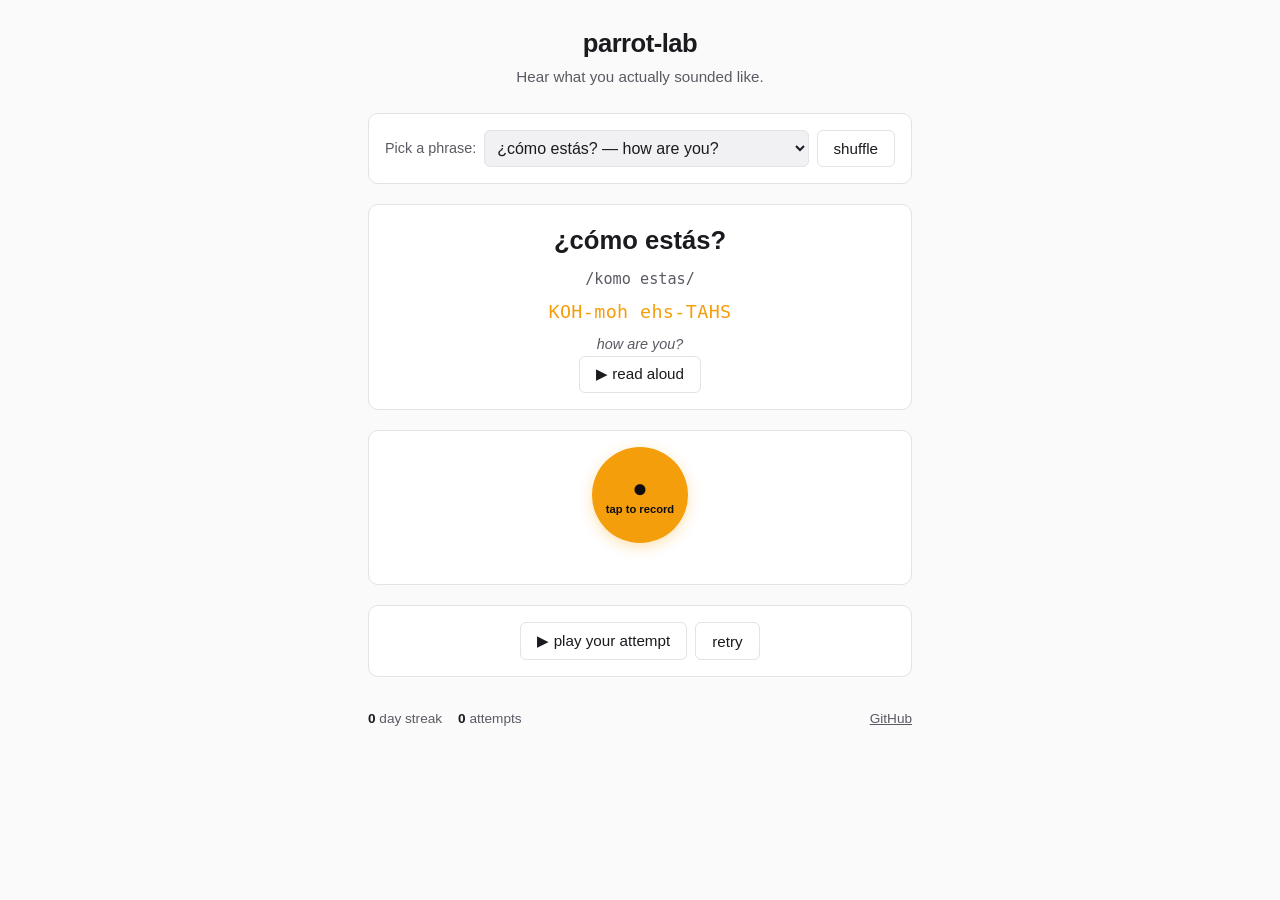
==== web/index.html @ f4473d26 "M2.1: web client skeleton — HTML+JS+CSS, MediaRecorder, mock /align, localStorage" ====
<!doctype html>
<html lang="en">
<head>
  <meta charset="utf-8">
  <meta name="viewport" content="width=device-width, initial-scale=1, viewport-fit=cover">
  <meta name="description" content="parrot-lab — pronunciation practice for English speakers learning Spanish. Hear what you actually sounded like.">
  <meta name="theme-color" content="#0e0e10">
  <title>parrot-lab</title>
  <link rel="stylesheet" href="css/style.css">
</head>
<body>
  <header class="site-header">
    <h1 class="site-title">parrot-lab</h1>
    <p class="site-tagline">Hear what you actually sounded like.</p>
  </header>

  <main class="app">
    <section class="phrase-picker" aria-label="Phrase picker">
      <label for="phrase-select" class="picker-label">Pick a phrase:</label>
      <select id="phrase-select" class="phrase-select" aria-live="polite">
        <option value="">loading sample phrases…</option>
      </select>
      <button id="phrase-shuffle" class="btn btn-secondary" type="button" aria-label="Shuffle phrase">shuffle</button>
    </section>

    <section class="current-phrase" aria-label="Current phrase">
      <div class="phrase-text" id="phrase-text" aria-live="polite">—</div>
      <div class="phrase-ipa" id="phrase-ipa" aria-label="IPA pronunciation"></div>
      <div class="phrase-respelling" id="phrase-respelling" aria-label="English respelling"></div>
      <div class="phrase-gloss" id="phrase-gloss" aria-label="English meaning"></div>
      <button id="read-aloud" class="btn btn-secondary" type="button" aria-label="Hear the phrase read aloud">
        <span aria-hidden="true">▶</span> read aloud
      </button>
    </section>

    <section class="record-section" aria-label="Record your attempt">
      <button id="record-button" class="mic-button" type="button" aria-label="Start recording" aria-pressed="false">
        <span class="mic-icon" aria-hidden="true">●</span>
        <span class="mic-label">tap to record</span>
      </button>
      <div id="recording-indicator" class="recording-indicator" hidden>
        <span class="rec-dot" aria-hidden="true"></span> recording…
      </div>
      <div id="status-message" class="status-message" role="status" aria-live="polite"></div>
    </section>

    <section class="playback-controls" id="playback-controls" hidden aria-label="Playback">
      <button id="playback-button" class="btn btn-secondary" type="button">▶ play your attempt</button>
      <button id="retry-button" class="btn btn-secondary" type="button">retry</button>
    </section>

    <section class="results" aria-label="Results" hidden id="results-section">
      <div id="score-display" class="score-display" aria-live="polite"></div>
      <div id="sounded-like-display" class="sounded-like" aria-live="polite"></div>
      <ul id="mistakes-list" class="mistakes-list"></ul>
      <div id="progress-bar" class="progress-bar" hidden>
        <div class="progress-fill"></div>
      </div>
    </section>
  </main>

  <footer class="site-footer">
    <div class="stats">
      <span class="stat"><strong id="streak-counter">0</strong> day streak</span>
      <span class="stat"><strong id="attempt-counter">0</strong> attempts</span>
    </div>
    <a href="https://github.com/chunky-metro/parrot-lab" rel="noopener" target="_blank">GitHub</a>
  </footer>

  <script src="js/storage.js"></script>
  <script src="js/audio.js"></script>
  <script src="js/api.js"></script>
  <script src="js/score.js"></script>
  <script src="js/app.js"></script>
</body>
</html>
---- web/css/style.css ----
:root {
  --bg: #0e0e10;
  --surface: #18181b;
  --surface-2: #232328;
  --text: #ececf1;
  --text-dim: #a0a0aa;
  --accent: #f59e0b;
  --accent-hover: #fbbf24;
  --border: #2a2a30;
  --green: #22c55e;
  --yellow: #eab308;
  --red: #ef4444;
  --mono: ui-monospace, SFMono-Regular, "SF Mono", Menlo, Consolas, monospace;
  --sans: -apple-system, BlinkMacSystemFont, "Segoe UI", Roboto, "Helvetica Neue", Arial, sans-serif;
  --radius: 10px;
}

@media (prefers-color-scheme: light) {
  :root {
    --bg: #fafafa;
    --surface: #ffffff;
    --surface-2: #f1f1f4;
    --text: #1a1a1f;
    --text-dim: #5a5a64;
    --border: #e2e2e7;
  }
}

* { box-sizing: border-box; }

html, body {
  margin: 0;
  padding: 0;
  background: var(--bg);
  color: var(--text);
  font-family: var(--sans);
  line-height: 1.5;
  -webkit-font-smoothing: antialiased;
}

.site-header {
  text-align: center;
  padding: 1.5rem 1rem 0.5rem;
}

.site-title {
  font-size: 1.6rem;
  margin: 0;
  font-weight: 700;
  letter-spacing: -0.02em;
}

.site-tagline {
  margin: 0.25rem 0 0;
  color: var(--text-dim);
  font-size: 0.95rem;
}

.app {
  max-width: 36rem;
  margin: 0 auto;
  padding: 1rem;
  display: flex;
  flex-direction: column;
  gap: 1.25rem;
}

section {
  background: var(--surface);
  border: 1px solid var(--border);
  border-radius: var(--radius);
  padding: 1rem;
}

.phrase-picker {
  display: flex;
  gap: 0.5rem;
  align-items: center;
  flex-wrap: wrap;
}

.picker-label { font-size: 0.9rem; color: var(--text-dim); }

.phrase-select {
  flex: 1;
  min-width: 12rem;
  padding: 0.5rem;
  background: var(--surface-2);
  color: var(--text);
  border: 1px solid var(--border);
  border-radius: 6px;
  font-size: 1rem;
}

.current-phrase { text-align: center; }

.phrase-text { font-size: 1.6rem; font-weight: 600; margin-bottom: 0.5rem; }
.phrase-ipa { font-family: var(--mono); color: var(--text-dim); font-size: 0.95rem; }
.phrase-respelling {
  font-family: var(--mono);
  font-size: 1.15rem;
  color: var(--accent);
  margin: 0.5rem 0;
  letter-spacing: 0.02em;
}
.phrase-gloss { font-style: italic; color: var(--text-dim); font-size: 0.9rem; }

.record-section { text-align: center; }

.mic-button {
  display: inline-flex;
  flex-direction: column;
  align-items: center;
  justify-content: center;
  width: 96px;
  height: 96px;
  border-radius: 50%;
  background: var(--accent);
  color: #0e0e10;
  border: none;
  font-weight: 700;
  cursor: pointer;
  font-size: 0.85rem;
  transition: transform 0.1s, background 0.2s;
  box-shadow: 0 4px 14px rgba(245, 158, 11, 0.3);
}
.mic-button:hover { background: var(--accent-hover); }
.mic-button:active { transform: scale(0.96); }
.mic-button[aria-pressed="true"] {
  background: var(--red);
  animation: pulse 1.2s ease-in-out infinite;
}
.mic-icon { font-size: 1.6rem; line-height: 1; margin-bottom: 0.15rem; }
.mic-label { font-size: 0.7rem; line-height: 1; }

@keyframes pulse {
  0%, 100% { box-shadow: 0 4px 14px rgba(239, 68, 68, 0.4); }
  50%      { box-shadow: 0 4px 22px rgba(239, 68, 68, 0.7); }
}

.recording-indicator {
  margin-top: 0.5rem;
  color: var(--red);
  font-size: 0.9rem;
}
.rec-dot {
  display: inline-block;
  width: 8px; height: 8px;
  background: var(--red);
  border-radius: 50%;
  margin-right: 0.4rem;
  animation: blink 1s ease-in-out infinite;
}
@keyframes blink { 0%, 100% { opacity: 1; } 50% { opacity: 0.3; } }

.status-message { margin-top: 0.5rem; color: var(--text-dim); font-size: 0.9rem; min-height: 1.2em; }

.playback-controls {
  display: flex;
  gap: 0.5rem;
  justify-content: center;
}

.btn {
  background: var(--surface-2);
  color: var(--text);
  border: 1px solid var(--border);
  border-radius: 6px;
  padding: 0.55rem 1rem;
  font-size: 0.95rem;
  cursor: pointer;
  font-family: inherit;
}
.btn:hover { background: var(--border); }
.btn-secondary { background: transparent; }

.results { text-align: center; }

.score-display {
  font-size: 3rem;
  font-weight: 800;
  line-height: 1;
  margin-bottom: 0.25rem;
  transition: color 0.3s;
}
.score-display.score-low    { color: var(--red); }
.score-display.score-mid    { color: var(--yellow); }
.score-display.score-high   { color: var(--green); }

.sounded-like {
  font-family: var(--mono);
  font-size: 1.1rem;
  margin: 0.5rem 0;
  color: var(--text-dim);
}
.sounded-like strong {
  color: var(--text);
  background: var(--surface-2);
  padding: 0.15rem 0.4rem;
  border-radius: 4px;
}

.mistakes-list {
  list-style: none;
  padding: 0;
  margin: 0.5rem 0 0;
  text-align: left;
}
.mistakes-list li {
  padding: 0.5rem 0.75rem;
  margin: 0.25rem 0;
  background: var(--surface-2);
  border-left: 3px solid var(--yellow);
  border-radius: 4px;
  font-size: 0.9rem;
}

.progress-bar {
  margin-top: 0.75rem;
  background: var(--surface-2);
  border-radius: 999px;
  height: 6px;
  overflow: hidden;
}
.progress-fill {
  height: 100%;
  background: var(--accent);
  width: 0;
  transition: width 0.4s;
}

.site-footer {
  max-width: 36rem;
  margin: 1rem auto 2rem;
  padding: 0 1rem;
  display: flex;
  justify-content: space-between;
  align-items: center;
  font-size: 0.85rem;
  color: var(--text-dim);
}
.stats { display: flex; gap: 1rem; }
.stat strong { color: var(--text); }
.site-footer a { color: var(--text-dim); }

@media (max-width: 480px) {
  .phrase-text { font-size: 1.35rem; }
  .score-display { font-size: 2.5rem; }
}
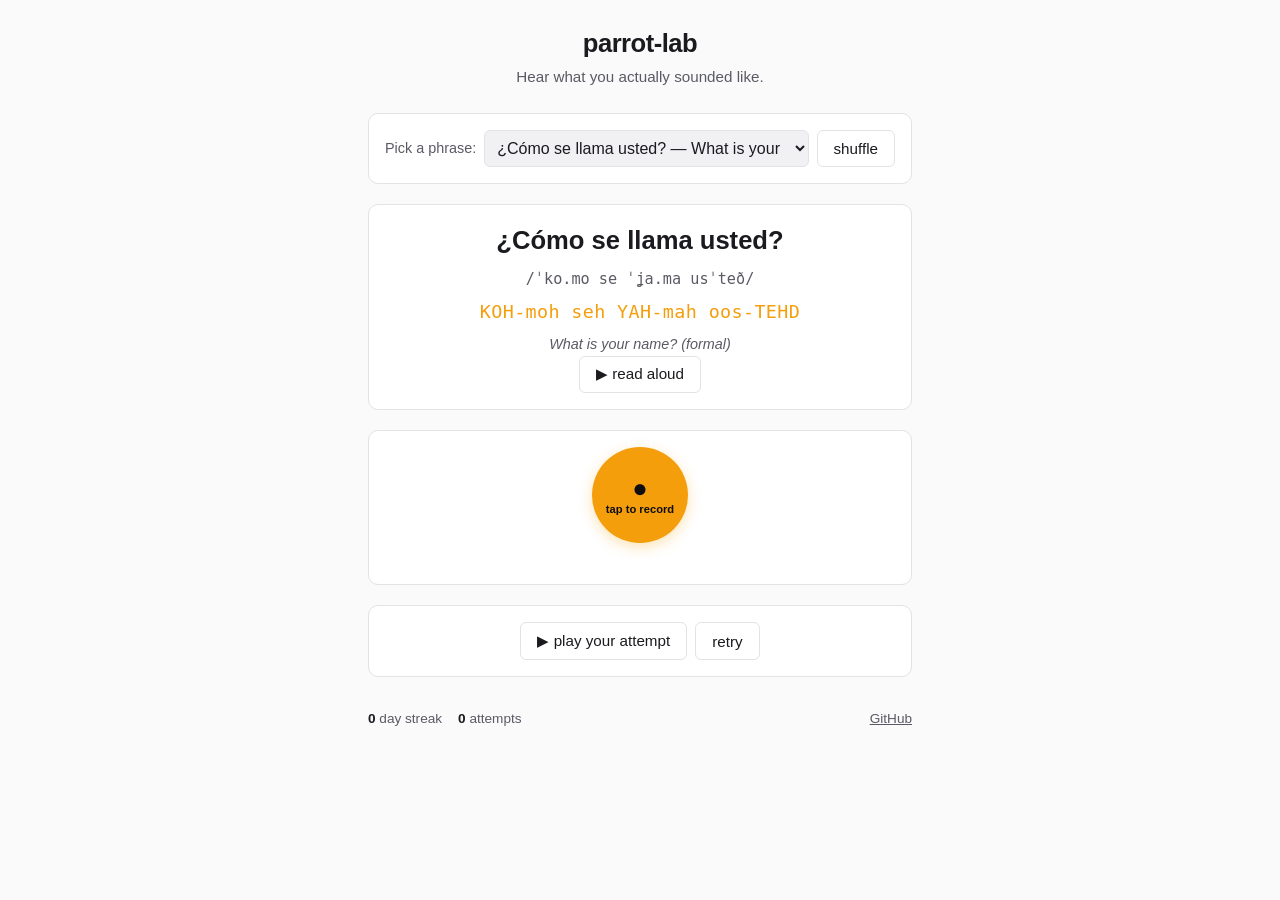
==== commit 4a43b672: "M9d: README reflects actual stack (no longer ruby app); cache-bust headers - README rewrite: drop th" ====
--- a/web/index.html
+++ b/web/index.html
@@ -6,7 +6,7 @@
   <meta name="description" content="parrot-lab — pronunciation practice for English speakers learning Spanish. Hear what you actually sounded like.">
   <meta name="theme-color" content="#0e0e10">
   <title>parrot-lab</title>
-  <link rel="stylesheet" href="css/style.css">
+  <link rel="stylesheet" href="css/style.css?v=m9d">
 </head>
 <body>
   <header class="site-header">
@@ -67,10 +67,10 @@
     <a href="https://github.com/chunky-metro/parrot-lab" rel="noopener" target="_blank">GitHub</a>
   </footer>
 
-  <script src="js/storage.js"></script>
-  <script src="js/audio.js"></script>
-  <script src="js/api.js"></script>
-  <script src="js/score.js"></script>
-  <script src="js/app.js"></script>
+  <script src="js/storage.js?v=m9d"></script>
+  <script src="js/audio.js?v=m9d"></script>
+  <script src="js/api.js?v=m9d"></script>
+  <script src="js/score.js?v=m9d"></script>
+  <script src="js/app.js?v=m9d"></script>
 </body>
 </html>
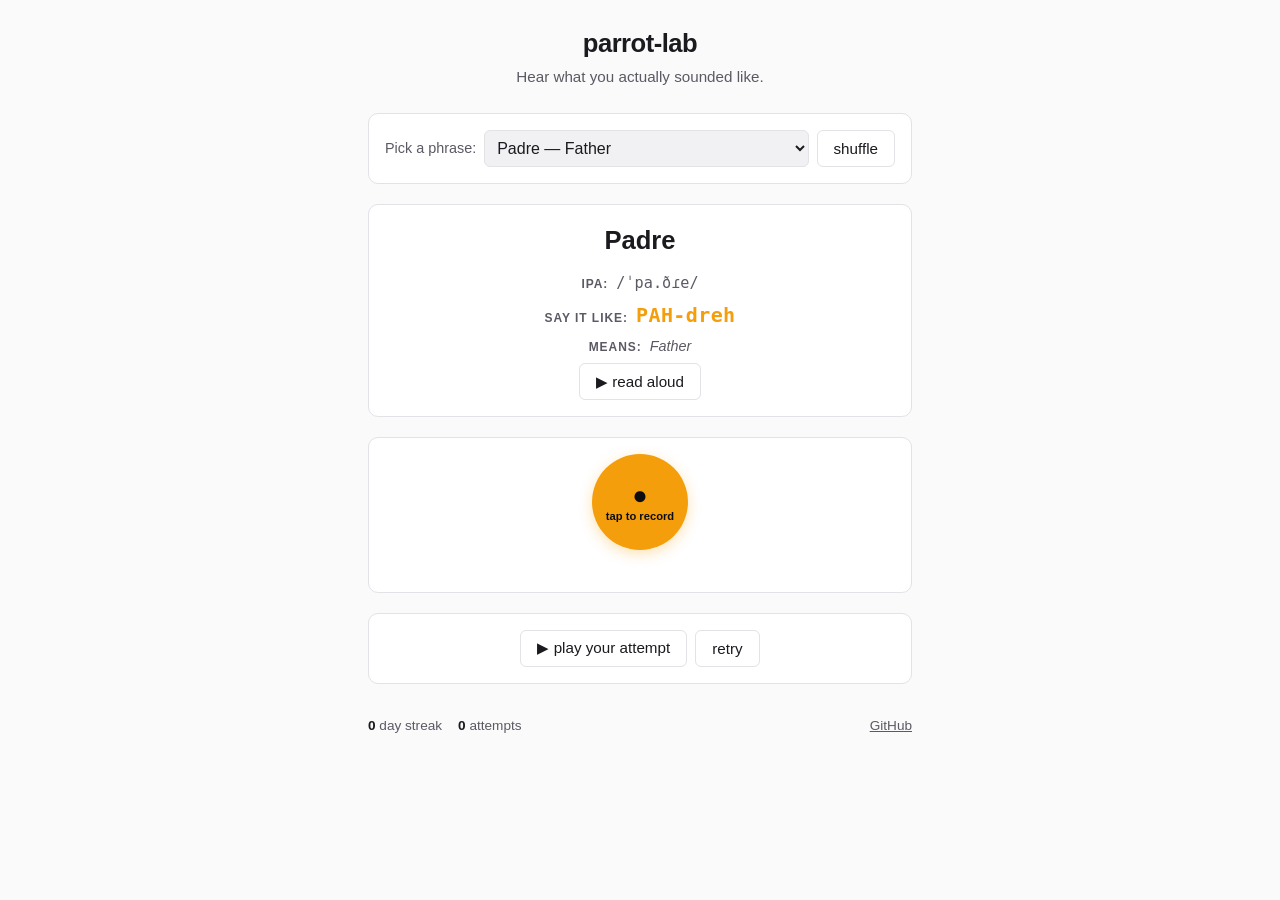
==== commit b69e3a9b: "M9e: label phrase lines (IPA / say it like / means) so respelling is identifiable The respelling was" ====
--- a/web/index.html
+++ b/web/index.html
@@ -6,7 +6,7 @@
   <meta name="description" content="parrot-lab — pronunciation practice for English speakers learning Spanish. Hear what you actually sounded like.">
   <meta name="theme-color" content="#0e0e10">
   <title>parrot-lab</title>
-  <link rel="stylesheet" href="css/style.css?v=m9d">
+  <link rel="stylesheet" href="css/style.css?v=m9e">
 </head>
 <body>
   <header class="site-header">
@@ -25,9 +25,18 @@
 
     <section class="current-phrase" aria-label="Current phrase">
       <div class="phrase-text" id="phrase-text" aria-live="polite">—</div>
-      <div class="phrase-ipa" id="phrase-ipa" aria-label="IPA pronunciation"></div>
-      <div class="phrase-respelling" id="phrase-respelling" aria-label="English respelling"></div>
-      <div class="phrase-gloss" id="phrase-gloss" aria-label="English meaning"></div>
+      <div class="phrase-line">
+        <span class="phrase-line-label">IPA:</span>
+        <span class="phrase-ipa" id="phrase-ipa" aria-label="IPA pronunciation"></span>
+      </div>
+      <div class="phrase-line">
+        <span class="phrase-line-label">say it like:</span>
+        <span class="phrase-respelling" id="phrase-respelling" aria-label="English respelling"></span>
+      </div>
+      <div class="phrase-line">
+        <span class="phrase-line-label">means:</span>
+        <span class="phrase-gloss" id="phrase-gloss" aria-label="English meaning"></span>
+      </div>
       <button id="read-aloud" class="btn btn-secondary" type="button" aria-label="Hear the phrase read aloud">
         <span aria-hidden="true">▶</span> read aloud
       </button>
@@ -67,10 +76,10 @@
     <a href="https://github.com/chunky-metro/parrot-lab" rel="noopener" target="_blank">GitHub</a>
   </footer>
 
-  <script src="js/storage.js?v=m9d"></script>
-  <script src="js/audio.js?v=m9d"></script>
-  <script src="js/api.js?v=m9d"></script>
-  <script src="js/score.js?v=m9d"></script>
-  <script src="js/app.js?v=m9d"></script>
+  <script src="js/storage.js?v=m9e"></script>
+  <script src="js/audio.js?v=m9e"></script>
+  <script src="js/api.js?v=m9e"></script>
+  <script src="js/score.js?v=m9e"></script>
+  <script src="js/app.js?v=m9e"></script>
 </body>
 </html>
--- a/web/css/style.css
+++ b/web/css/style.css
@@ -94,14 +94,29 @@
 
 .current-phrase { text-align: center; }
 
-.phrase-text { font-size: 1.6rem; font-weight: 600; margin-bottom: 0.5rem; }
+.phrase-text { font-size: 1.6rem; font-weight: 600; margin-bottom: 0.75rem; }
+.phrase-line {
+  display: flex;
+  align-items: baseline;
+  justify-content: center;
+  gap: 0.5rem;
+  margin: 0.35rem 0;
+  flex-wrap: wrap;
+}
+.phrase-line-label {
+  font-size: 0.75rem;
+  text-transform: uppercase;
+  letter-spacing: 0.08em;
+  color: var(--text-dim);
+  font-weight: 600;
+}
 .phrase-ipa { font-family: var(--mono); color: var(--text-dim); font-size: 0.95rem; }
 .phrase-respelling {
   font-family: var(--mono);
-  font-size: 1.15rem;
+  font-size: 1.25rem;
   color: var(--accent);
-  margin: 0.5rem 0;
   letter-spacing: 0.02em;
+  font-weight: 600;
 }
 .phrase-gloss { font-style: italic; color: var(--text-dim); font-size: 0.9rem; }
 
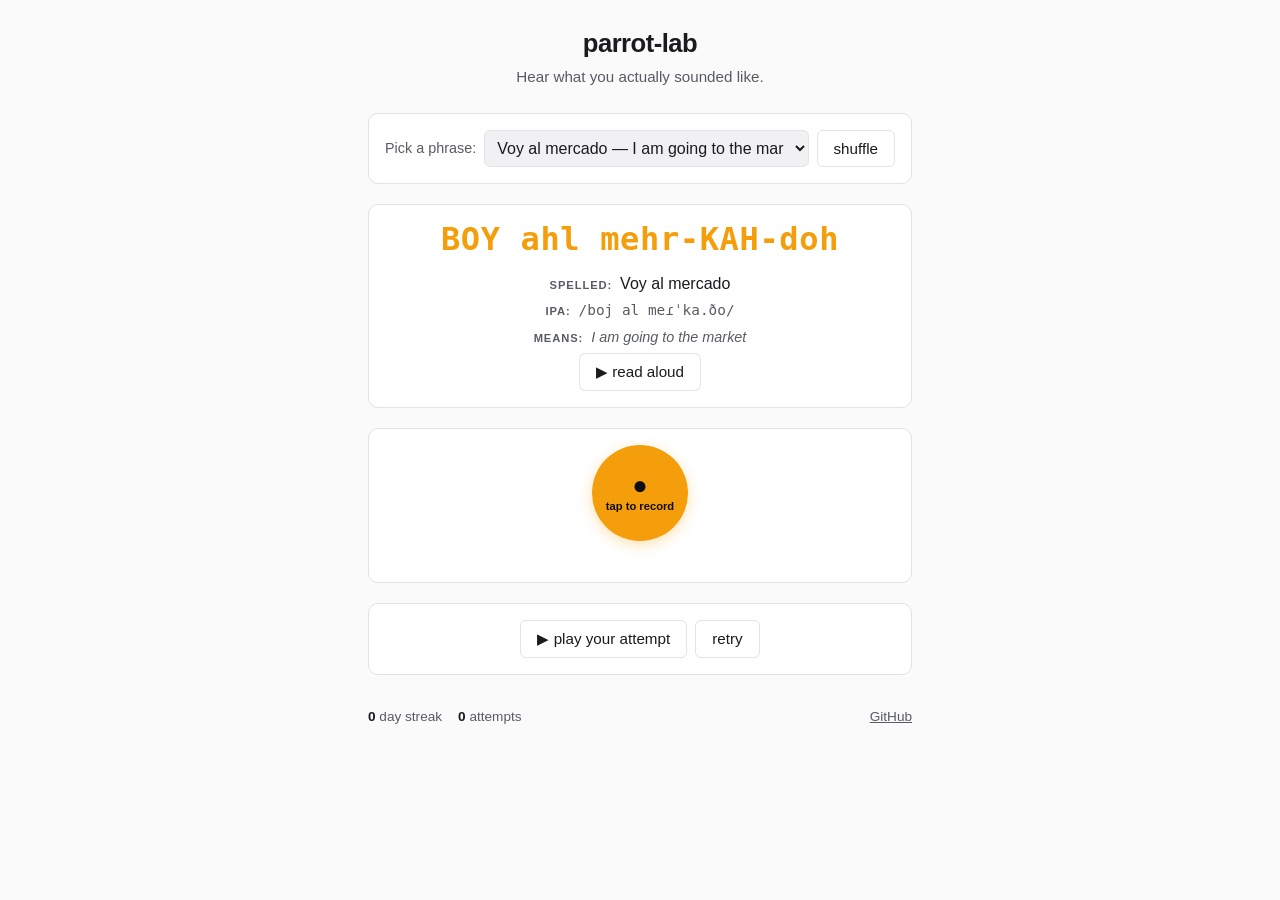
==== commit 86bcf051: "M9f: promote respelling to headline; demote Spanish text to label-prefixed line Matt's screenshot sh" ====
--- a/web/index.html
+++ b/web/index.html
@@ -6,7 +6,7 @@
   <meta name="description" content="parrot-lab — pronunciation practice for English speakers learning Spanish. Hear what you actually sounded like.">
   <meta name="theme-color" content="#0e0e10">
   <title>parrot-lab</title>
-  <link rel="stylesheet" href="css/style.css?v=m9e">
+  <link rel="stylesheet" href="css/style.css?v=m9f">
 </head>
 <body>
   <header class="site-header">
@@ -24,14 +24,14 @@
     </section>
 
     <section class="current-phrase" aria-label="Current phrase">
-      <div class="phrase-text" id="phrase-text" aria-live="polite">—</div>
+      <div class="phrase-respelling" id="phrase-respelling" aria-label="English respelling — say it like this">—</div>
+      <div class="phrase-line">
+        <span class="phrase-line-label">spelled:</span>
+        <span class="phrase-text" id="phrase-text" aria-live="polite"></span>
+      </div>
       <div class="phrase-line">
         <span class="phrase-line-label">IPA:</span>
         <span class="phrase-ipa" id="phrase-ipa" aria-label="IPA pronunciation"></span>
-      </div>
-      <div class="phrase-line">
-        <span class="phrase-line-label">say it like:</span>
-        <span class="phrase-respelling" id="phrase-respelling" aria-label="English respelling"></span>
       </div>
       <div class="phrase-line">
         <span class="phrase-line-label">means:</span>
@@ -76,10 +76,10 @@
     <a href="https://github.com/chunky-metro/parrot-lab" rel="noopener" target="_blank">GitHub</a>
   </footer>
 
-  <script src="js/storage.js?v=m9e"></script>
-  <script src="js/audio.js?v=m9e"></script>
-  <script src="js/api.js?v=m9e"></script>
-  <script src="js/score.js?v=m9e"></script>
-  <script src="js/app.js?v=m9e"></script>
+  <script src="js/storage.js?v=m9f"></script>
+  <script src="js/audio.js?v=m9f"></script>
+  <script src="js/api.js?v=m9f"></script>
+  <script src="js/score.js?v=m9f"></script>
+  <script src="js/app.js?v=m9f"></script>
 </body>
 </html>
--- a/web/css/style.css
+++ b/web/css/style.css
@@ -94,30 +94,32 @@
 
 .current-phrase { text-align: center; }
 
-.phrase-text { font-size: 1.6rem; font-weight: 600; margin-bottom: 0.75rem; }
+.phrase-respelling {
+  font-family: var(--mono);
+  font-size: 2rem;
+  font-weight: 700;
+  color: var(--accent);
+  letter-spacing: 0.02em;
+  margin-bottom: 0.85rem;
+  line-height: 1.15;
+}
 .phrase-line {
   display: flex;
   align-items: baseline;
   justify-content: center;
   gap: 0.5rem;
-  margin: 0.35rem 0;
+  margin: 0.3rem 0;
   flex-wrap: wrap;
 }
 .phrase-line-label {
-  font-size: 0.75rem;
+  font-size: 0.7rem;
   text-transform: uppercase;
   letter-spacing: 0.08em;
   color: var(--text-dim);
   font-weight: 600;
 }
-.phrase-ipa { font-family: var(--mono); color: var(--text-dim); font-size: 0.95rem; }
-.phrase-respelling {
-  font-family: var(--mono);
-  font-size: 1.25rem;
-  color: var(--accent);
-  letter-spacing: 0.02em;
-  font-weight: 600;
-}
+.phrase-text { font-size: 1rem; font-weight: 500; color: var(--text); }
+.phrase-ipa { font-family: var(--mono); color: var(--text-dim); font-size: 0.9rem; }
 .phrase-gloss { font-style: italic; color: var(--text-dim); font-size: 0.9rem; }
 
 .record-section { text-align: center; }
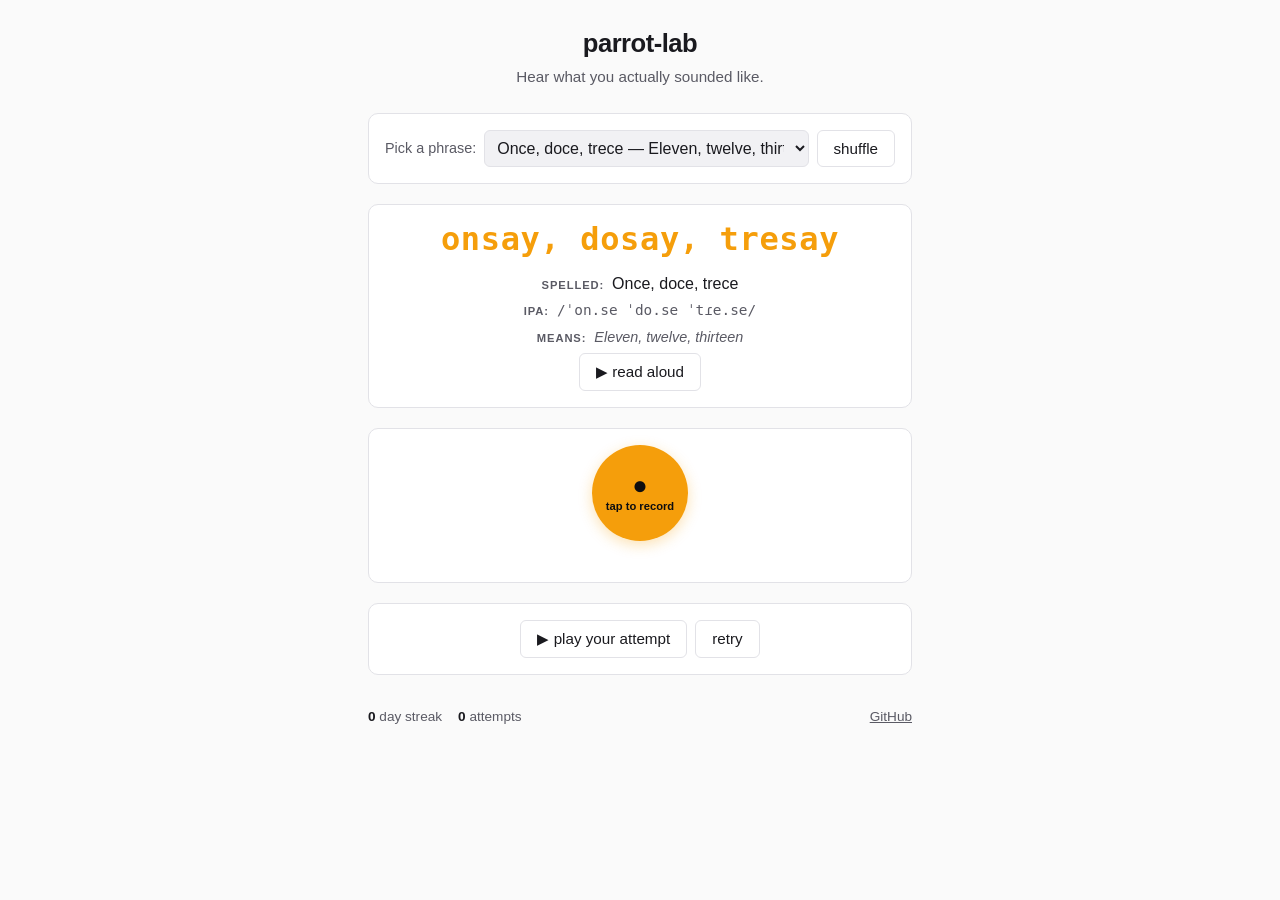
==== commit 0bfe570c: "M9.3: respelling — strip IPA markers + English-fallback for non-Spanish phonemes User saw raw IPA le" ====
--- a/web/index.html
+++ b/web/index.html
@@ -6,7 +6,7 @@
   <meta name="description" content="parrot-lab — pronunciation practice for English speakers learning Spanish. Hear what you actually sounded like.">
   <meta name="theme-color" content="#0e0e10">
   <title>parrot-lab</title>
-  <link rel="stylesheet" href="css/style.css?v=m9f">
+  <link rel="stylesheet" href="css/style.css?v=m9g">
 </head>
 <body>
   <header class="site-header">
@@ -76,10 +76,10 @@
     <a href="https://github.com/chunky-metro/parrot-lab" rel="noopener" target="_blank">GitHub</a>
   </footer>
 
-  <script src="js/storage.js?v=m9f"></script>
-  <script src="js/audio.js?v=m9f"></script>
-  <script src="js/api.js?v=m9f"></script>
-  <script src="js/score.js?v=m9f"></script>
-  <script src="js/app.js?v=m9f"></script>
+  <script src="js/storage.js?v=m9g"></script>
+  <script src="js/audio.js?v=m9g"></script>
+  <script src="js/api.js?v=m9g"></script>
+  <script src="js/score.js?v=m9g"></script>
+  <script src="js/app.js?v=m9g"></script>
 </body>
 </html>
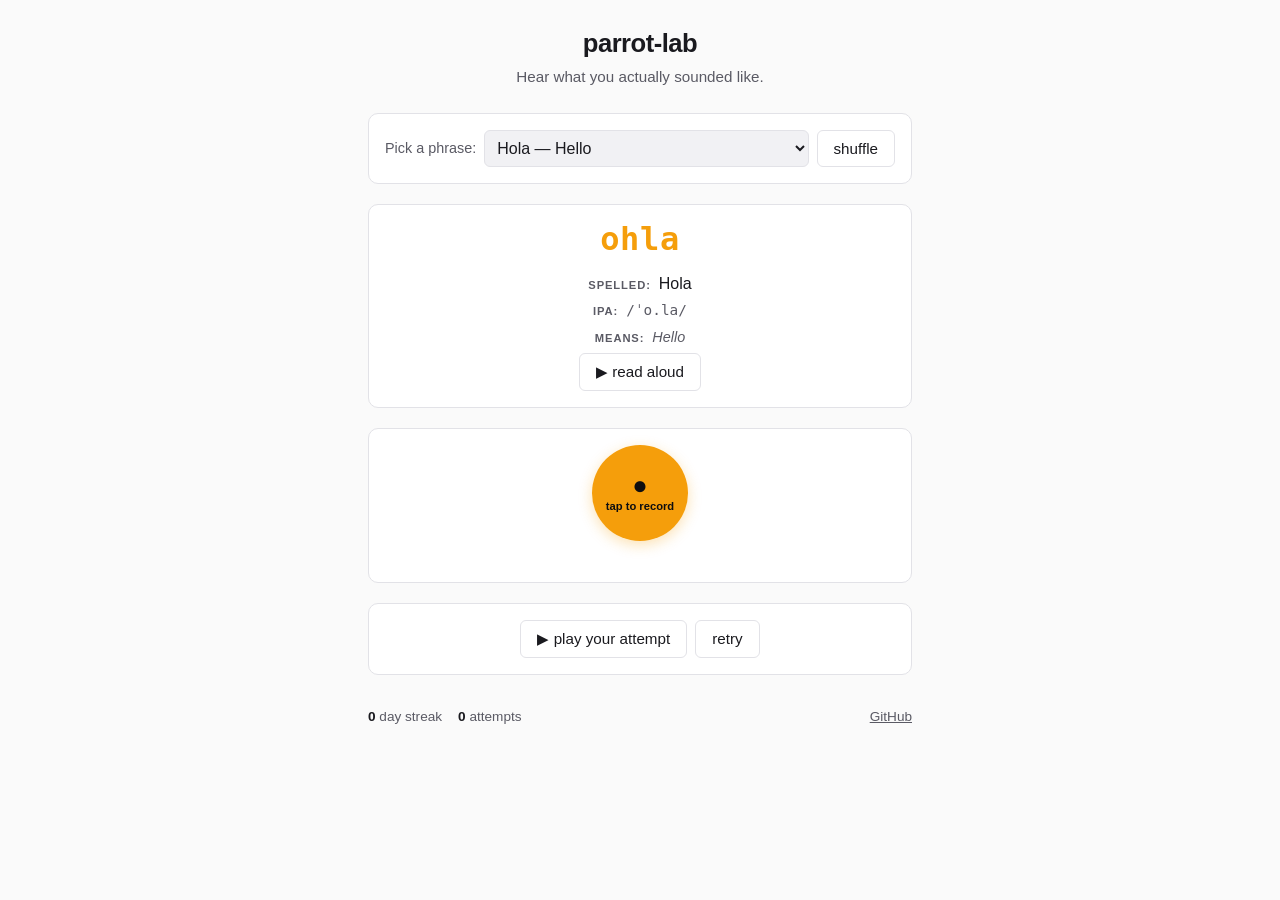
==== commit da83b271: "M9.4: STT numerals + audio gate + mistakes dedup Three fixes for the bugs Matt caught 2026-05-08 (Di" ====
--- a/web/index.html
+++ b/web/index.html
@@ -6,7 +6,7 @@
   <meta name="description" content="parrot-lab — pronunciation practice for English speakers learning Spanish. Hear what you actually sounded like.">
   <meta name="theme-color" content="#0e0e10">
   <title>parrot-lab</title>
-  <link rel="stylesheet" href="css/style.css?v=m9g">
+  <link rel="stylesheet" href="css/style.css?v=m9h">
 </head>
 <body>
   <header class="site-header">
@@ -76,10 +76,10 @@
     <a href="https://github.com/chunky-metro/parrot-lab" rel="noopener" target="_blank">GitHub</a>
   </footer>
 
-  <script src="js/storage.js?v=m9g"></script>
-  <script src="js/audio.js?v=m9g"></script>
-  <script src="js/api.js?v=m9g"></script>
-  <script src="js/score.js?v=m9g"></script>
-  <script src="js/app.js?v=m9g"></script>
+  <script src="js/storage.js?v=m9h"></script>
+  <script src="js/audio.js?v=m9h"></script>
+  <script src="js/api.js?v=m9h"></script>
+  <script src="js/score.js?v=m9h"></script>
+  <script src="js/app.js?v=m9h"></script>
 </body>
 </html>
